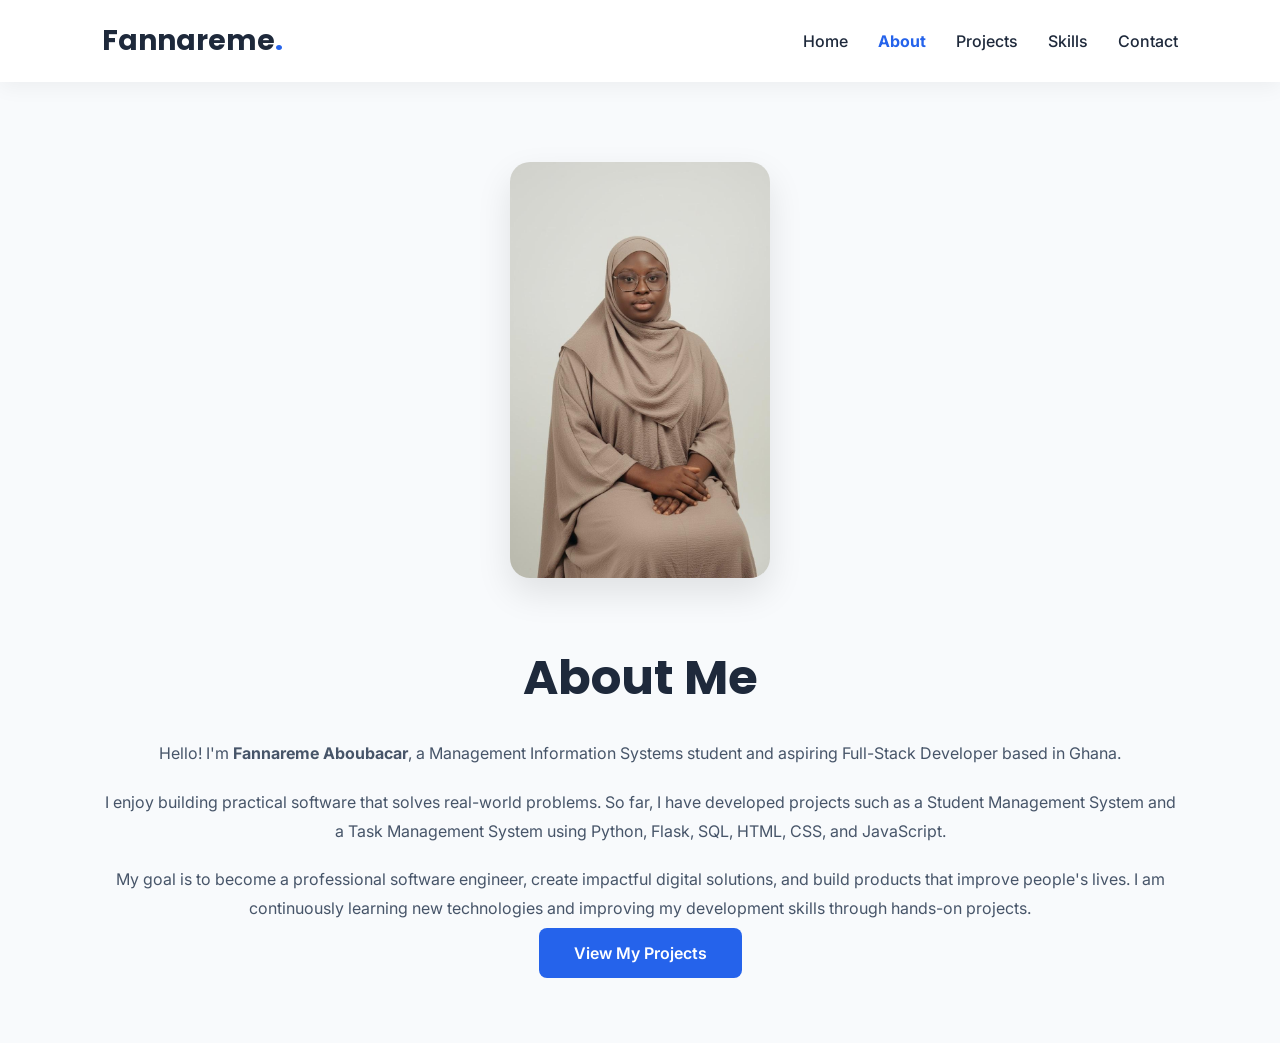
==== about.html @ 31a09f83 "Sprint 4: Create About Me page" ====
<!DOCTYPE html>
<html lang="en">

<head>
    <meta charset="UTF-8">
    <meta name="viewport" content="width=device-width, initial-scale=1.0">

    <title>About | Fannareme Aboubacar</title>

    <link
        href="https://fonts.googleapis.com/css2?family=Poppins:wght@400;600;700&family=Inter:wght@300;400;500&display=swap"
        rel="stylesheet">

    <link rel="stylesheet" href="css/style.css">
    <link rel="stylesheet" href="css/responsive.css">
</head>

<body>

    <!-- Navigation -->
    <nav class="navbar">

        <div class="logo">
            Fannareme<span>.</span>
        </div>

        <ul class="nav-links">
            <li><a href="index.html">Home</a></li>
            <li><a href="about.html" class="active">About</a></li>
            <li><a href="projects.html">Projects</a></li>
            <li><a href="skills.html">Skills</a></li>
            <li><a href="contact.html">Contact</a></li>
        </ul>

    </nav>

    <!-- About Section -->

    <section class="about">

        <div class="about-image">

            <img src="images/profile.png" alt="Profile Picture">

        </div>

        <div class="about-content">

            <h1>About Me</h1>

            <p>
                Hello! I'm <strong>Fannareme Aboubacar</strong>, a Management Information Systems student and aspiring
                Full-Stack Developer based in Ghana.
            </p>

            <p>
                I enjoy building practical software that solves real-world problems. So far, I have developed projects
                such as a Student Management System and a Task Management System using Python, Flask, SQL, HTML, CSS,
                and JavaScript.
            </p>

            <p>
                My goal is to become a professional software engineer, create impactful digital solutions, and build
                products that improve people's lives. I am continuously learning new technologies and improving my
                development skills through hands-on projects.
            </p>

            <a href="projects.html" class="btn btn-primary">
                View My Projects
            </a>

        </div>

    </section>

</body>

</html>
---- css/style.css ----
/* Reset */

* {
    margin: 0;
    padding: 0;
    box-sizing: border-box;
}

body {

    font-family: 'Inter', sans-serif;
    background: #F8FAFC;
    color: #1E293B;

}

/* Navigation */

.navbar {

    display: flex;
    justify-content: space-between;
    align-items: center;

    padding: 20px 8%;

    background: white;

    box-shadow: 0 5px 20px rgba(0, 0, 0, .05);

}

.logo {

    font-size: 28px;
    font-weight: 700;

    font-family: 'Poppins', sans-serif;

}

.logo span {

    color: #2563EB;

}

.nav-links {

    list-style: none;

    display: flex;

    gap: 30px;

}

.nav-links a {

    text-decoration: none;

    color: #1E293B;

    font-weight: 500;

    transition: .3s;

}

.nav-links a:hover {

    color: #2563EB;

}

/* Hero Section */

.hero {

    display: flex;
    justify-content: space-between;
    align-items: center;

    padding: 80px 8%;

    min-height: 85vh;

}

.hero-content {

    max-width: 600px;

}

.hero h3 {

    color: #2563EB;

    font-size: 22px;

    margin-bottom: 10px;

}

.hero h1 {

    font-size: 60px;

    font-family: 'Poppins', sans-serif;

    margin-bottom: 15px;

}

.hero h2 {

    font-size: 28px;

    color: #475569;

    margin-bottom: 20px;

}

.hero p {

    line-height: 1.8;

    color: #64748B;

    margin-bottom: 35px;

}

.hero-buttons {

    display: flex;

    gap: 20px;

}

.btn {

    padding: 15px 35px;

    text-decoration: none;

    border-radius: 8px;

    font-weight: 600;

    transition: .3s;

}

.btn-primary {

    background: #2563EB;

    color: white;

}

.btn-primary:hover {

    background: #1D4ED8;

}

.btn-secondary {

    border: 2px solid #2563EB;

    color: #2563EB;

}

.btn-secondary:hover {

    background: #2563EB;

    color: white;

}

.hero-image img {

    width: 380px;

    border-radius: 50%;

    border: 8px solid white;

    box-shadow: 0 15px 40px rgba(0, 0, 0, .1);

}

/* Active Navigation Link */

.nav-links a.active {

    color: #2563EB;
    font-weight: 700;

}

/* About Section */

.about {

    display: flex;
    justify-content: space-between;
    align-items: center;

    gap: 60px;

    padding: 80px 8%;

    min-height: 80vh;

}

.about-image img {

    width: 350px;

    border-radius: 20px;

    box-shadow: 0 15px 35px rgba(0, 0, 0, .1);

}

.about-content {

    flex: 1;

}

.about-content h1 {

    font-size: 48px;

    margin-bottom: 25px;

    font-family: 'Poppins', sans-serif;

}

.about-content p {

    line-height: 1.8;

    margin-bottom: 20px;

    color: #475569;

}
---- css/responsive.css ----
@media(max-width:768px) {

    .navbar {

        flex-direction: column;

        gap: 20px;

    }

    .nav-links {

        flex-direction: column;

        text-align: center;

    }

}

.hero {

    flex-direction: column-reverse;

    text-align: center;

    gap: 40px;

}

.hero-buttons {

    justify-content: center;

}

.hero h1 {

    font-size: 42px;

}

.hero h2 {

    font-size: 22px;

}

.hero-image img {

    width: 260px;

}

.about {

    flex-direction: column;

    text-align: center;

}

.about-image img {

    width: 260px;

}
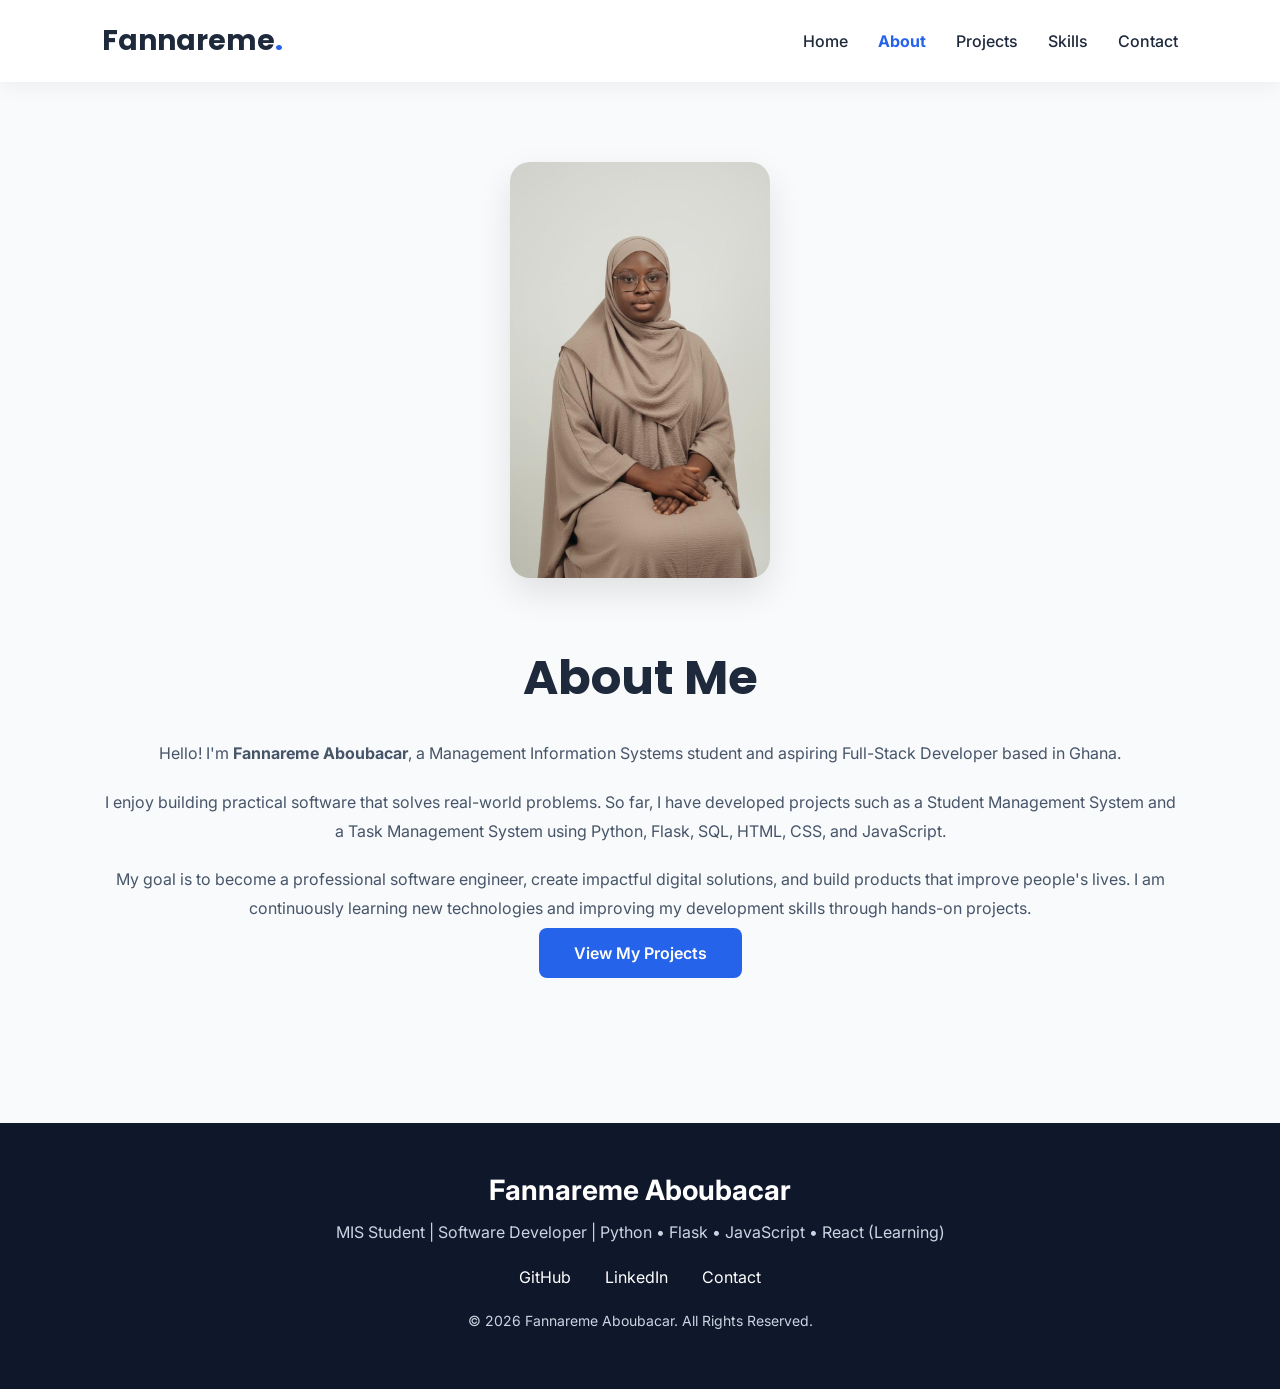
==== commit 781df781: "Sprint 8: Add professional footer" ====
--- a/about.html
+++ b/about.html
@@ -74,5 +74,38 @@
     </section>
 
 </body>
+<footer class="footer">
+
+    <div class="footer-content">
+
+        <h3>Fannareme Aboubacar</h3>
+
+        <p>
+            MIS Student | Software Developer | Python • Flask • JavaScript • React (Learning)
+        </p>
+
+        <div class="footer-links">
+
+            <a href="https://github.com/fannaremeaboubacarabdougana" target="_blank">
+                GitHub
+            </a>
+
+            <a href="https://www.linkedin.com/in/fannareme-aboubacar" target="_blank">
+                LinkedIn
+            </a>
+
+            <a href="contact.html">
+                Contact
+            </a>
+
+        </div>
+
+        <p class="copyright">
+            © 2026 Fannareme Aboubacar. All Rights Reserved.
+        </p>
+
+    </div>
+
+</footer>
 
 </html>
--- a/css/style.css
+++ b/css/style.css
@@ -256,4 +256,353 @@
 
     color: #475569;
 
+}
+
+/* Projects */
+
+.projects {
+
+    padding: 80px 8%;
+
+}
+
+.projects h1 {
+
+    text-align: center;
+
+    font-size: 48px;
+
+    margin-bottom: 10px;
+
+}
+
+.projects-subtitle {
+
+    text-align: center;
+
+    color: #64748B;
+
+    margin-bottom: 50px;
+
+}
+
+.projects-grid {
+
+    display: grid;
+
+    grid-template-columns: repeat(auto-fit, minmax(350px, 1fr));
+
+    gap: 35px;
+
+}
+
+.project-card {
+
+    background: white;
+
+    border-radius: 15px;
+
+    overflow: hidden;
+
+    box-shadow: 0 10px 30px rgba(0, 0, 0, .08);
+
+    transition: .3s;
+
+}
+
+.project-card:hover {
+
+    transform: translateY(-8px);
+
+}
+
+.project-card img {
+
+    width: 100%;
+
+    height: 220px;
+
+    object-fit: cover;
+
+}
+
+.project-content {
+
+    padding: 25px;
+
+}
+
+.project-content h2 {
+
+    margin-bottom: 15px;
+
+}
+
+.project-content p {
+
+    line-height: 1.7;
+
+    margin-bottom: 15px;
+
+}
+
+.project-buttons {
+
+    display: flex;
+
+    gap: 15px;
+
+    margin-top: 20px;
+
+}
+
+/* Skills Page */
+
+.skills-page {
+
+    padding: 80px 8%;
+
+}
+
+.skills-page h1 {
+
+    text-align: center;
+
+    font-size: 48px;
+
+    margin-bottom: 10px;
+
+}
+
+.skills-subtitle {
+
+    text-align: center;
+
+    color: #64748B;
+
+    margin-bottom: 50px;
+
+}
+
+.skills-grid {
+
+    display: grid;
+
+    grid-template-columns: repeat(auto-fit, minmax(280px, 1fr));
+
+    gap: 30px;
+
+}
+
+.skill-card {
+
+    background: white;
+
+    padding: 30px;
+
+    border-radius: 15px;
+
+    box-shadow: 0 10px 30px rgba(0, 0, 0, .08);
+
+    transition: .3s;
+
+}
+
+.skill-card:hover {
+
+    transform: translateY(-8px);
+
+}
+
+.skill-card h2 {
+
+    color: #2563EB;
+
+    margin-bottom: 20px;
+
+}
+
+.skill-card ul {
+
+    list-style: none;
+
+    padding: 0;
+
+}
+
+.skill-card li {
+
+    margin-bottom: 12px;
+
+    color: #475569;
+
+}
+
+/* Contact Page */
+
+.contact {
+
+    padding: 80px 8%;
+
+}
+
+.contact h1 {
+
+    text-align: center;
+
+    font-size: 48px;
+
+    margin-bottom: 10px;
+
+}
+
+.contact-subtitle {
+
+    text-align: center;
+
+    color: #64748B;
+
+    margin-bottom: 50px;
+
+}
+
+.contact-container {
+
+    display: grid;
+
+    grid-template-columns: 1fr 1fr;
+
+    gap: 50px;
+
+}
+
+.contact-info,
+.contact-form {
+
+    background: white;
+
+    padding: 35px;
+
+    border-radius: 15px;
+
+    box-shadow: 0 10px 30px rgba(0, 0, 0, .08);
+
+}
+
+.contact-info h2,
+.contact-form h2 {
+
+    margin-bottom: 25px;
+
+    color: #2563EB;
+
+}
+
+.contact-info p {
+
+    margin-bottom: 20px;
+
+    line-height: 1.7;
+
+}
+
+.contact-form form {
+
+    display: flex;
+
+    flex-direction: column;
+
+}
+
+.contact-form input,
+.contact-form textarea {
+
+    padding: 15px;
+
+    margin-bottom: 20px;
+
+    border: 1px solid #ddd;
+
+    border-radius: 8px;
+
+    font-size: 16px;
+
+}
+
+.contact-form button {
+
+    border: none;
+
+    cursor: pointer;
+
+}
+
+/* Footer */
+
+.footer {
+
+    background: #0F172A;
+
+    color: white;
+
+    padding: 50px 8%;
+
+    margin-top: 80px;
+
+}
+
+.footer-content {
+
+    text-align: center;
+
+}
+
+.footer h3 {
+
+    font-size: 28px;
+
+    margin-bottom: 15px;
+
+}
+
+.footer p {
+
+    color: #CBD5E1;
+
+    margin: 10px 0;
+
+}
+
+.footer-links {
+
+    margin: 25px 0;
+
+}
+
+.footer-links a {
+
+    color: white;
+
+    margin: 0 15px;
+
+    text-decoration: none;
+
+    transition: .3s;
+
+}
+
+.footer-links a:hover {
+
+    color: #3B82F6;
+
+}
+
+.copyright {
+
+    margin-top: 30px;
+
+    font-size: 14px;
+
+    color: #94A3B8;
+
 }
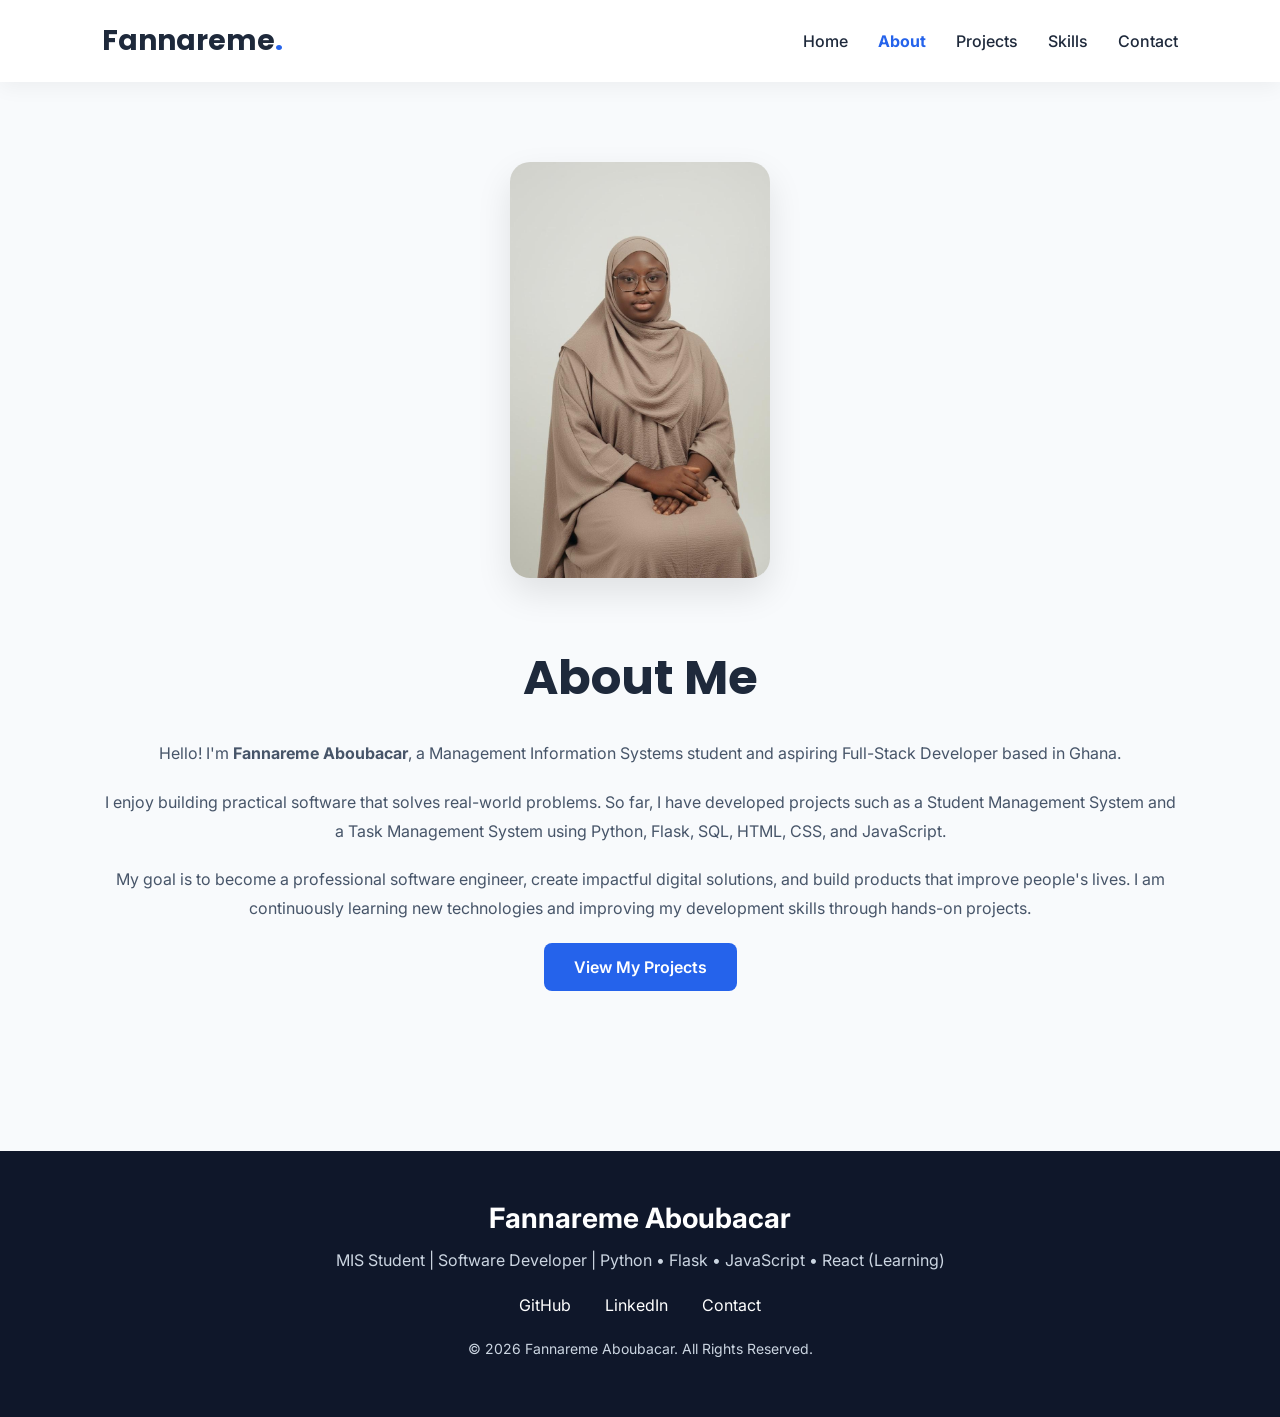
==== commit d4c47843: "Sprint 8: Add responsive mobile navigation" ====
--- a/about.html
+++ b/about.html
@@ -72,7 +72,7 @@
         </div>
 
     </section>
-
+    <script src="js/script.js"></script>
 </body>
 <footer class="footer">
 
--- a/css/style.css
+++ b/css/style.css
@@ -1,4 +1,9 @@
 /* Reset */
+html {
+
+    scroll-behavior: smooth;
+
+}
 
 * {
     margin: 0;
@@ -6,6 +11,12 @@
     box-sizing: border-box;
 }
 
+html {
+
+    scroll-behavior: smooth;
+
+}
+
 body {
 
     font-family: 'Inter', sans-serif;
@@ -143,15 +154,17 @@
 
 .btn {
 
-    padding: 15px 35px;
+    display: inline-block;
+
+    padding: 14px 30px;
+
+    border-radius: 8px;
 
     text-decoration: none;
 
-    border-radius: 8px;
-
     font-weight: 600;
 
-    transition: .3s;
+    transition: all .3s ease;
 
 }
 
@@ -165,7 +178,9 @@
 
 .btn-primary:hover {
 
-    background: #1D4ED8;
+    transform: translateY(-3px);
+
+    box-shadow: 0 12px 25px rgba(37, 99, 235, .30);
 
 }
 
@@ -182,6 +197,8 @@
     background: #2563EB;
 
     color: white;
+
+    transform: translateY(-3px);
 
 }
 
@@ -312,7 +329,10 @@
 
 .project-card:hover {
 
-    transform: translateY(-8px);
+    transform: translateY(-12px);
+
+    box-shadow: 0 20px 40px rgba(0, 0, 0, .12);
+
 
 }
 
@@ -324,6 +344,14 @@
 
     object-fit: cover;
 
+    transition: .4s;
+
+}
+
+.project-card:hover img {
+
+    transform: scale(1.05);
+
 }
 
 .project-content {
@@ -410,7 +438,9 @@
 
 .skill-card:hover {
 
-    transform: translateY(-8px);
+    transform: translateY(-10px);
+
+    box-shadow: 0 18px 35px rgba(0, 0, 0, .12);
 
 }
 
@@ -605,4 +635,77 @@
 
     color: #94A3B8;
 
+}
+
+.theme-btn {
+
+    border: none;
+
+    background: #2563EB;
+
+    color: white;
+
+    padding: 10px 14px;
+
+    border-radius: 50%;
+
+    cursor: pointer;
+
+    font-size: 18px;
+
+    transition: .3s;
+
+}
+
+.theme-btn:hover {
+
+    transform: rotate(20deg);
+
+}
+
+body.dark {
+
+    background: #111827;
+
+    color: #F9FAFB;
+
+}
+
+body.dark nav {
+
+    background: #1F2937;
+
+}
+
+body.dark .project-card,
+body.dark .skill-card {
+
+    background: #1F2937;
+
+    color: white;
+
+}
+
+body.dark footer {
+
+    background: #111827;
+
+}
+
+body.dark a {
+
+    color: white;
+
+}
+
+/* Hamburger */
+
+.hamburger {
+
+    display: none;
+
+    font-size: 28px;
+
+    cursor: pointer;
+
 }
--- a/css/responsive.css
+++ b/css/responsive.css
@@ -64,4 +64,50 @@
 
     width: 260px;
 
+}
+
+.contact-container {
+
+    grid-template-columns: 1fr;
+
+}
+
+@media (max-width:768px) {
+
+    .hamburger {
+
+        display: block;
+
+    }
+
+    .nav-links {
+
+        display: none;
+
+        flex-direction: column;
+
+        position: absolute;
+
+        top: 80px;
+
+        right: 20px;
+
+        width: 220px;
+
+        background: white;
+
+        padding: 20px;
+
+        border-radius: 10px;
+
+        box-shadow: 0 10px 30px rgba(0, 0, 0, .15);
+
+    }
+
+    .nav-links.active {
+
+        display: flex;
+
+    }
+
 }
